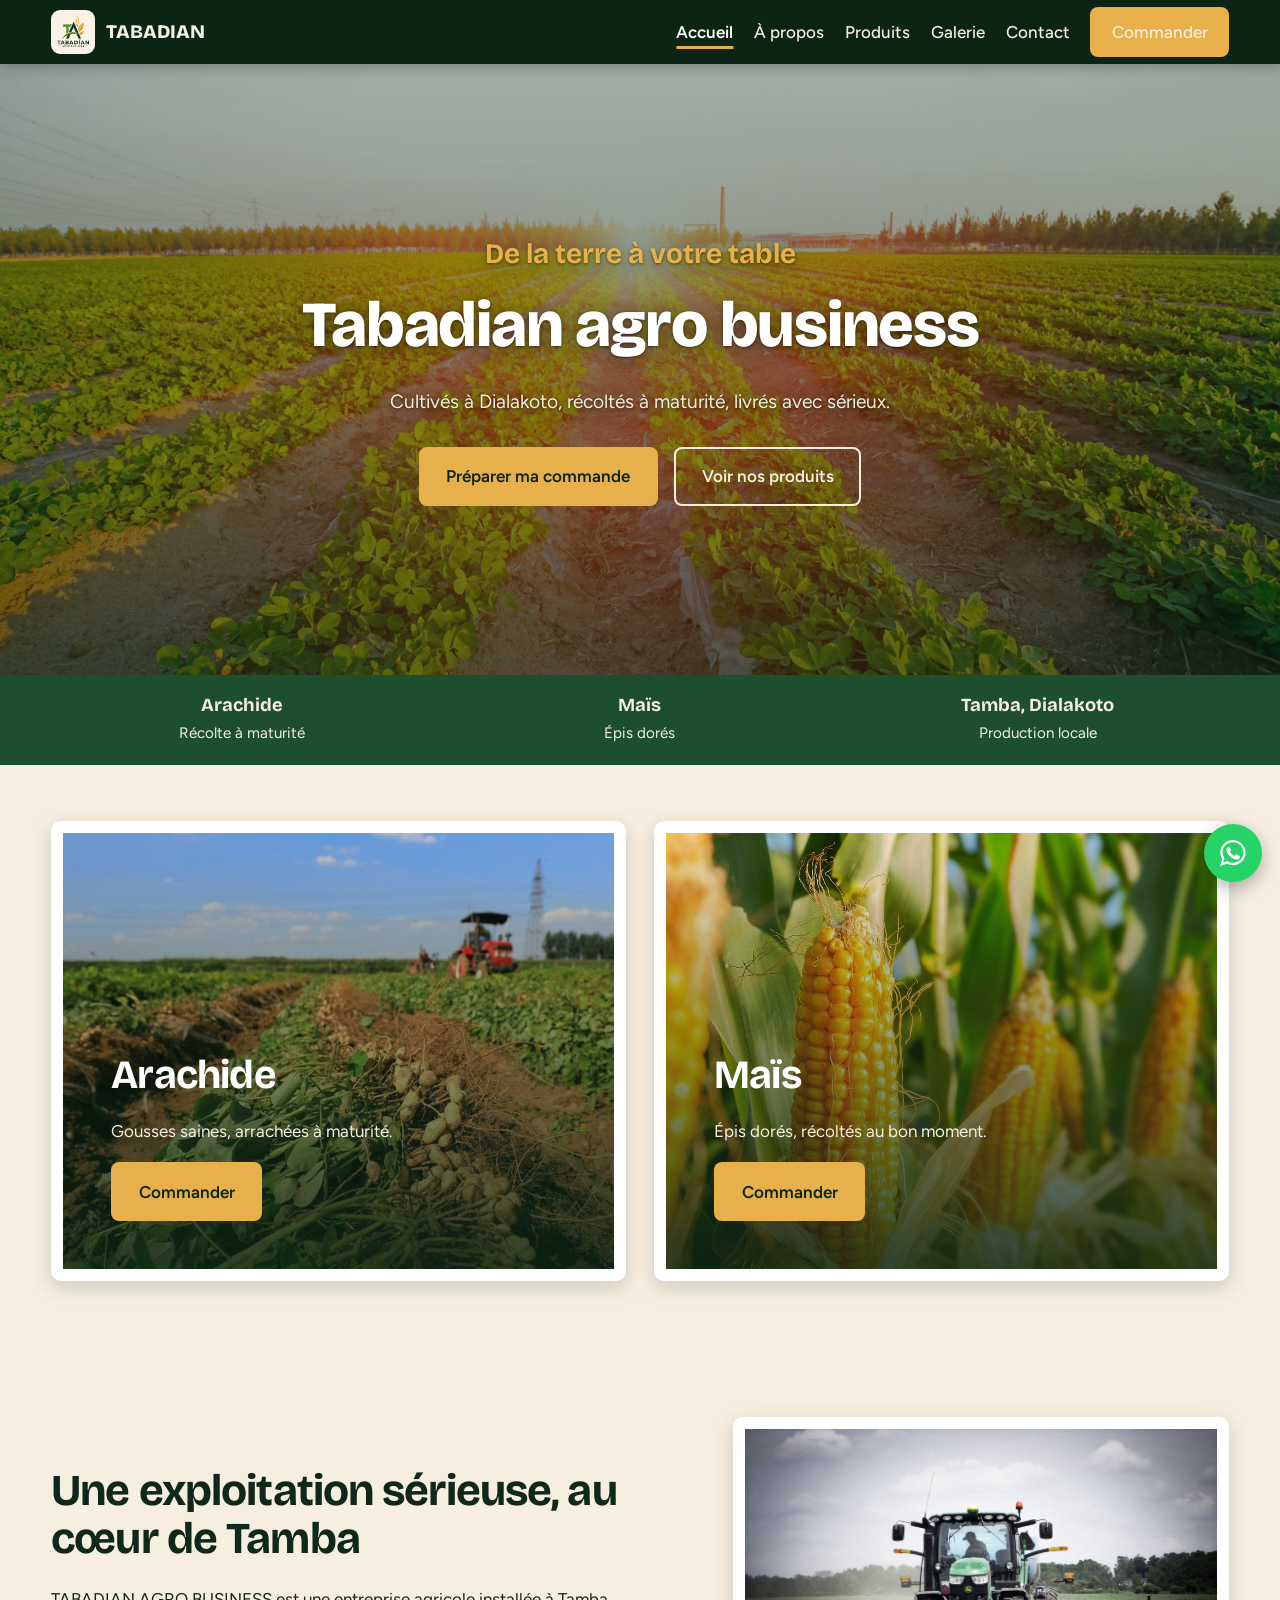
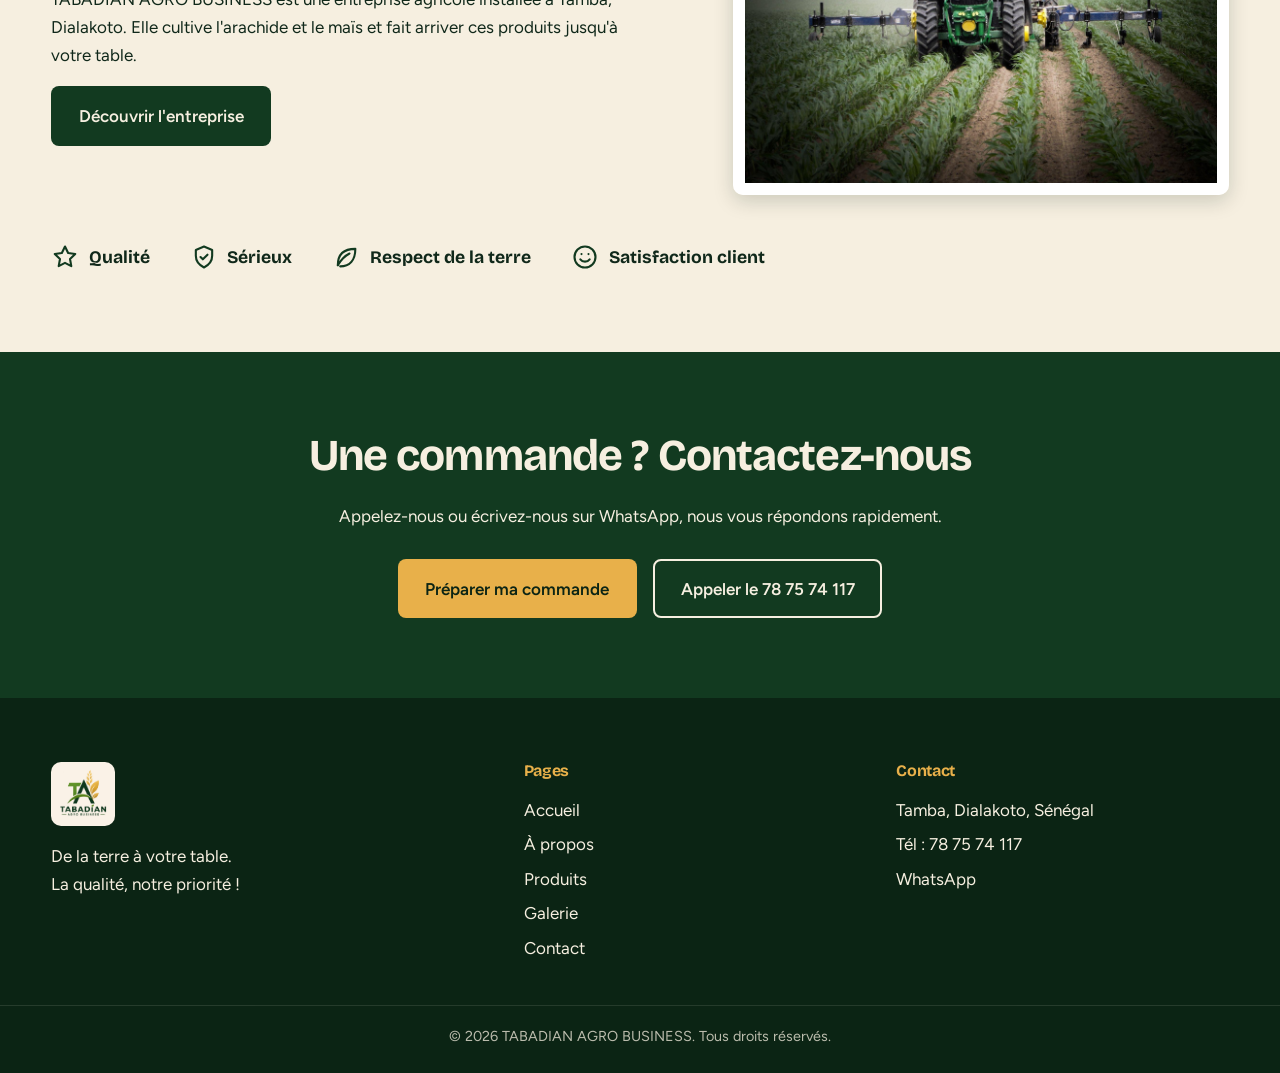
==== index.html @ 51e26612 "Add files via upload" ====
<!DOCTYPE html>
<html lang="fr">
<head>
<meta charset="UTF-8">
<meta name="viewport" content="width=device-width, initial-scale=1">
<title>Accueil | TABADIAN AGRO BUSINESS</title>
<meta name="description" content="Arachide et maïs cultivés à Tamba, Dialakoto (Sénégal). De la terre à votre table.">
<link rel="preconnect" href="https://fonts.googleapis.com">
<link rel="preconnect" href="https://fonts.gstatic.com" crossorigin>
<link href="https://fonts.googleapis.com/css2?family=Bricolage+Grotesque:opsz,wght@12..96,500;12..96,700;12..96,800&family=Figtree:wght@400;500;600&display=swap" rel="stylesheet">
<link rel="stylesheet" href="css/style.css">
<script src="js/main.js" defer></script>
</head>
<body>
<header id="top">
  <nav class="w nav" aria-label="Navigation principale">
    <a class="logo" href="index.html"><img src="images/logo.jpg" alt="Logo TABADIAN AGRO BUSINESS" width="44" height="44"><span>TABADIAN</span></a>
    <button class="burger" aria-label="Ouvrir le menu" aria-expanded="false"><span></span><span></span><span></span></button>
    <ul class="menu"><li><a href="index.html" aria-current="page">Accueil</a></li><li><a href="a-propos.html">À propos</a></li><li><a href="productions.html">Produits</a></li><li><a href="galerie.html">Galerie</a></li><li><a href="contact.html">Contact</a></li><li><a class="btn or" href="productions.html#commande">Commander</a></li></ul>
  </nav>
</header>
<main>
<section class="hero" id="accueil">
  <div class="w">
    <p class="sl">De la terre à votre table</p>
    <h1>Tabadian agro business</h1>
    <p>Cultivés à Dialakoto, récoltés à maturité, livrés avec sérieux.</p>
    <div class="act"><a class="btn or" href="productions.html#commande">Préparer ma commande</a><a class="btn ligne" href="#produits">Voir nos produits</a></div>
  </div>
</section>
<div class="bande"><div class="w">
  <div><b>Arachide</b><span>Récolte à maturité</span></div>
  <div><b>Maïs</b><span>Épis dorés</span></div>
  <div><b>Tamba, Dialakoto</b><span>Production locale</span></div>
</div></div>
<section class="prod" id="produits" aria-labelledby="t-prod">
  <h2 class="sr" id="t-prod">Nos produits</h2>
  <div style="background-image:url('images/arachide-recolte.jpg')">
    <article><h3>Arachide</h3><p>Gousses saines, arrachées à maturité.</p>
    <a class="btn or" href="productions.html?produit=Arachide#commande" data-produit="Arachide">Commander</a></article>
  </div>
  <div style="background-image:url('images/mais-champ.jpg')">
    <article><h3>Maïs</h3><p>Épis dorés, récoltés au bon moment.</p>
    <a class="btn or" href="productions.html?produit=Ma%C3%AFs#commande" data-produit="Maïs">Commander</a></article>
  </div>
</section>
<section id="histoire"><div class="w">
  <div class="histoire">
    <div><h2>Une exploitation sérieuse, au cœur de Tamba</h2>
      <p>TABADIAN AGRO BUSINESS est une entreprise agricole installée à Tamba, Dialakoto. Elle cultive l'arachide et le maïs et fait arriver ces produits jusqu'à votre table.</p>
      <a class="btn vert" href="a-propos.html">Découvrir l'entreprise</a></div>
    <img src="images/tracteur.jpg" alt="Tracteur travaillant entre les rangées de maïs" width="972" height="729" loading="lazy">
  </div>
  <ul class="valeurs" aria-label="Nos valeurs">
    <li><svg viewBox="0 0 24 24" aria-hidden="true"><path d="M12 3l2.7 5.600 6.100.8-4.500 4.300 1.100 6.100L12 17l-5.400 2.800 1.100-6.100L3.200 9.400l6.100-.8z"/></svg>Qualité</li>
    <li><svg viewBox="0 0 24 24" aria-hidden="true"><path d="M12 3l7 3v5c0 4.500-3 8-7 10-4-2-7-5.500-7-10V6z"/><path d="m9 12 2 2 4-4"/></svg>Sérieux</li>
    <li><svg viewBox="0 0 24 24" aria-hidden="true"><path d="M5 19c0-9 5-14 15-14 0 10-5 15-13 15"/><path d="M5 19c3-5 6-8 10-10"/></svg>Respect de la terre</li>
    <li><svg viewBox="0 0 24 24" aria-hidden="true"><circle cx="12" cy="12" r="9"/><path d="M8 14s1.500 2 4 2 4-2 4-2"/><path d="M9 9.500h.01M15 9.500h.01"/></svg>Satisfaction client</li>
  </ul>
</div></section>
<section class="appel"><div class="w"><h2>Une commande ? Contactez-nous</h2>
  <p>Appelez-nous ou écrivez-nous sur WhatsApp, nous vous répondons rapidement.</p>
  <div class="act"><a class="btn or" href="productions.html#commande">Préparer ma commande</a><a class="btn ligne" href="tel:+221787574117">Appeler le 78 75 74 117</a></div></div></section>
</main>
<footer>
  <div class="w pied">
    <div><img src="images/logo.jpg" alt="Logo TABADIAN AGRO BUSINESS" width="64" height="64" loading="lazy"><p>De la terre à votre table.<br>La qualité, notre priorité !</p></div>
    <div><h3>Pages</h3><ul><li><a href="index.html">Accueil</a></li><li><a href="a-propos.html">À propos</a></li><li><a href="productions.html">Produits</a></li><li><a href="galerie.html">Galerie</a></li><li><a href="contact.html">Contact</a></li></ul></div>
    <div><h3>Contact</h3><ul><li>Tamba, Dialakoto, Sénégal</li><li><a href="tel:+221787574117">Tél : 78 75 74 117</a></li><li><a href="https://wa.me/221787574117" target="_blank" rel="noopener">WhatsApp</a></li></ul></div>
  </div>
  <p class="cp">© 2026 TABADIAN AGRO BUSINESS. Tous droits réservés.</p>
</footer>

<a class="wa" href="https://wa.me/221787574117" target="_blank" rel="noopener" aria-label="Écrire sur WhatsApp"><svg viewBox="0 0 32 32" aria-hidden="true"><path d="M16 3C9 3 3.4 8.6 3.4 15.5c0 2.4.7 4.7 1.9 6.6L3 29l7.100-2.300a12.500 12.500 0 0 0 5.900 1.500c6.900 0 12.600-5.600 12.600-12.500S22.900 3 16 3zm0 22.800c-1.900 0-3.700-.5-5.300-1.500l-.4-.2-4.200 1.400 1.400-4.100-.3-.4a10.200 10.200 0 0 1-1.600-5.500C5.600 9.800 10.300 5.200 16 5.200s10.400 4.600 10.400 10.300S21.700 25.800 16 25.800zm5.700-7.600c-.3-.2-1.800-.9-2.100-1s-.5-.2-.7.200-.8 1-1 1.200-.4.200-.7.100a8.500 8.500 0 0 1-4.200-3.700c-.3-.6.300-.5.900-1.700.1-.2 0-.4 0-.5l-1-2.300c-.2-.6-.5-.5-.7-.5h-.6a1.200 1.200 0 0 0-.9.400 3.800 3.800 0 0 0-1.200 2.800c0 1.700 1.200 3.300 1.400 3.500s2.400 3.700 5.800 5.100c2.100.9 2.900.9 3.900.8.600-.1 1.800-.7 2.100-1.500s.3-1.300.2-1.500-.3-.2-.6-.4z"/></svg></a>
</body>
</html>
---- css/style.css ----
/* ============================================================
   TABADIAN AGRO BUSINESS (version pro)
   Palette : vert forêt + doré (2 accents). Polices : Bricolage Grotesque + Figtree.
   ============================================================ */
:root{--nuit:#0b2414;--foret:#123a20;--foret-2:#1d4f2e;--feuille:#6a9a2b;--or:#e8b04a;--sable:#f6efe0;--blanc:#fff;--encre:#10281a;--titre:"Bricolage Grotesque",Georgia,sans-serif;--texte:"Figtree",system-ui,sans-serif;--h-entete:62px}
*,*::before,*::after{box-sizing:border-box}
html{scroll-behavior:smooth;scroll-padding-top:calc(var(--h-entete) + 1rem)}
body{margin:0;font-family:var(--texte);color:var(--encre);background:var(--sable);line-height:1.65;font-size:1.0625rem}
img{max-width:100%;display:block}
a{color:inherit}
h1,h2,h3{font-family:var(--titre);line-height:1.1;margin:0 0 .5em;letter-spacing:-.02em}
h1{font-size:clamp(2.2rem,6vw,4rem);font-weight:800}
h2{font-size:clamp(1.8rem,4vw,2.75rem);font-weight:700}
h3{font-size:1.3rem;font-weight:700}
p{margin:0 0 1em;max-width:60ch}
.w{width:min(1180px,92%);margin-inline:auto}
section{padding:clamp(3rem,7vw,5rem) 0}
.sr{position:absolute;width:1px;height:1px;overflow:hidden;clip:rect(0 0 0 0);white-space:nowrap}

/* Boutons */
.btn{display:inline-block;padding:.85rem 1.6rem;border-radius:8px;font:inherit;font-weight:600;text-decoration:none;border:2px solid transparent;cursor:pointer;transition:transform .2s,background .2s,color .2s}
.btn:hover{transform:translateY(-2px)}
.or{background:var(--or);color:var(--nuit)}
.or:hover{background:#f2c065}
.vert{background:var(--foret);color:var(--sable)}
.vert:hover{background:var(--foret-2)}
.ligne{border-color:var(--sable);color:var(--sable)}
.ligne:hover{background:var(--sable);color:var(--nuit)}
:focus-visible{outline:3px solid var(--or);outline-offset:3px}

/* Entête fixe, fond plein */
header{position:fixed;inset:0 0 auto 0;z-index:50;background:var(--nuit);box-shadow:0 2px 14px rgba(0,0,0,.3)}
.nav{display:flex;align-items:center;justify-content:space-between;min-height:var(--h-entete);padding:.45rem 0}
.logo{display:flex;align-items:center;gap:.7rem;text-decoration:none;color:var(--sable);font-family:var(--titre);font-weight:800;font-size:1.2rem}
.logo img{width:44px;height:44px;border-radius:9px;object-fit:cover}
.menu{display:flex;gap:1.3rem;list-style:none;margin:0;padding:0;align-items:center}
.menu a{color:var(--sable);text-decoration:none;font-weight:500}
.menu a:not(.btn):hover{color:var(--or)}
.menu a[aria-current="page"]:not(.btn){color:var(--blanc);font-weight:600;text-decoration:underline;text-decoration-color:var(--or);text-decoration-thickness:3px;text-underline-offset:8px}
.menu .btn{padding:.55rem 1.2rem}
.burger{display:none;background:none;border:0;width:44px;height:44px;cursor:pointer}
.burger span{display:block;height:3px;background:var(--sable);margin:6px 8px;border-radius:2px}
@media(max-width:900px){
  .burger{display:block}
  .menu{position:absolute;left:0;right:0;top:100%;flex-direction:column;align-items:stretch;gap:0;background:var(--nuit);max-height:0;overflow:hidden;visibility:hidden;padding-inline:4%;box-shadow:0 10px 14px rgba(0,0,0,.25);transition:max-height .3s,visibility .3s}
  .menu.ouvert{max-height:480px;visibility:visible;padding-bottom:1rem}
  .menu li{padding:.55rem 0}
  .menu .btn{display:block;text-align:center}
  .menu a[aria-current="page"]:not(.btn){display:inline-block}
}

/* Bannière (accueil + pages) */
.hero{min-height:75vh;display:flex;align-items:center;justify-content:center;text-align:center;color:var(--blanc);padding:calc(var(--h-entete) + 3rem) 0 3rem;background:linear-gradient(rgba(10,36,18,.35),rgba(10,36,18,.6)),url("../images/champ-arachide.jpg") center 60%/cover no-repeat var(--nuit)}
.hero h1,.hero p{text-shadow:0 1px 3px rgba(0,0,0,.5),0 2px 22px rgba(0,0,0,.4)}
.hero h1{color:var(--blanc);margin-bottom:.4em}
.hero p{font-size:1.2rem;color:var(--sable);margin-inline:auto;max-width:46ch}
.hero .sl{color:var(--or);font-family:var(--titre);font-weight:700;font-size:clamp(1.2rem,3vw,1.75rem);margin-bottom:.8rem}
.hero.hero-page{min-height:38vh;padding:calc(var(--h-entete) + 2.5rem) 0 2.5rem}
.hero.hero-page h1{font-size:clamp(2.2rem,5vw,3.25rem)}
.hero.hero-page p{margin-bottom:0}
@media(max-width:760px){.hero{min-height:60vh}}
.act{display:flex;flex-wrap:wrap;gap:1rem;margin-top:1.8rem}
.hero .act{justify-content:center}

/* Bande dorée */
.bande{background:var(--foret-2);color:var(--sable);padding:1.2rem 0}
.bande .w{display:grid;grid-template-columns:repeat(3,1fr);gap:1rem;text-align:center}
.bande b{font-family:var(--titre);font-size:1.15rem;display:block;line-height:1.3}
.bande span{font-size:.95rem}
@media(max-width:600px){.bande b{font-size:1rem}.bande span{font-size:.85rem;line-height:1.3;display:block}}

/* Produits */
.prod{display:grid;grid-template-columns:1fr 1fr;gap:1.75rem;width:min(1180px,92%);margin-inline:auto;padding:clamp(2rem,5vw,3.5rem) 0;background:var(--sable)}
.prod>div{position:relative;display:flex;align-items:flex-end;padding:clamp(1.8rem,4vw,3rem);color:var(--sable);background-size:cover;background-position:center;min-height:460px;border:12px solid #fff;border-radius:10px;overflow:hidden;box-shadow:0 6px 20px rgba(11,36,20,.18)}
.prod>div::before{content:"";position:absolute;inset:0;background:linear-gradient(180deg,rgba(11,36,20,.05),rgba(11,36,20,.85))}
.prod>div>*{position:relative}
.prod h3{font-size:clamp(1.8rem,4vw,2.5rem);color:var(--blanc)}
.prod p{max-width:34ch}
.prod ul{list-style:none;padding:0;margin:0 0 1.4rem}
.prod li{padding:.2rem 0 .2rem 1.1rem;position:relative}
.prod li::before{content:"";position:absolute;left:0;top:.85em;width:.45rem;height:.45rem;border-radius:50%;background:var(--or)}
@media(max-width:760px){.prod{grid-template-columns:1fr;gap:1.5rem}.prod>div{min-height:380px;border-width:10px}}

/* Entreprise */
.histoire{display:grid;grid-template-columns:1.1fr .9fr;gap:clamp(2rem,6vw,5rem);align-items:center}
.histoire img{border:12px solid #fff;border-radius:10px;box-shadow:0 6px 20px rgba(11,36,20,.18);width:100%;height:100%;max-height:480px;object-fit:cover}
@media(max-width:820px){.histoire img{border-width:10px}}
@media(max-width:820px){.histoire{grid-template-columns:1fr}}
.valeurs{display:flex;flex-wrap:wrap;gap:1rem 2.5rem;list-style:none;padding:0;margin:clamp(2rem,5vw,3rem) 0 0}
.valeurs li{display:flex;align-items:center;gap:.6rem;font-family:var(--titre);font-weight:700;font-size:1.1rem}
.valeurs svg{width:28px;height:28px;flex:none;fill:none;stroke:var(--foret);stroke-width:1.8;stroke-linecap:round;stroke-linejoin:round}
.detail{display:grid;grid-template-columns:repeat(auto-fit,minmax(220px,1fr));gap:2rem;margin-top:clamp(2rem,5vw,3rem)}
.detail p{margin:0}
.sombre{background:var(--nuit);color:var(--sable)}
.sombre h2,.sombre h3{color:var(--sable)}

/* Cycle d'une campagne (a-propos) */
.etapes{list-style:none;padding:0;margin:3rem 0 0;display:grid;grid-template-columns:repeat(auto-fit,minmax(190px,1fr));gap:0;counter-reset:e}
.etapes li{counter-increment:e;position:relative;padding:3rem 1.2rem 1.5rem 0;border-top:2px solid var(--foret)}
.etapes li::before{content:counter(e);position:absolute;top:-1.1rem;left:0;width:2.2rem;height:2.2rem;border-radius:50%;background:var(--or);color:var(--nuit);display:grid;place-items:center;font-weight:800;font-family:var(--titre)}
.etapes p{font-size:.98rem;margin:0}

/* Galerie */
.mosaique{display:grid;grid-template-columns:repeat(4,1fr);grid-auto-rows:210px;gap:.7rem;margin-top:1rem}
.mosaique button{border:0;padding:0;border-radius:8px;overflow:hidden;cursor:zoom-in;background:none}
.mosaique button:nth-child(1){grid-column:span 2;grid-row:span 2}
.mosaique button:nth-child(4){grid-column:span 2}
.mosaique img{width:100%;height:100%;object-fit:cover;transition:transform .5s}
.mosaique button:hover img{transform:scale(1.06)}
@media(max-width:700px){.mosaique{grid-template-columns:repeat(2,1fr);grid-auto-rows:160px}}
.lb{position:fixed;inset:0;background:rgba(5,20,10,.94);display:none;align-items:center;justify-content:center;z-index:100;padding:1rem}
.lb.actif{display:flex}
.lb img{max-height:84vh;max-width:92vw;border-radius:8px}
.lb button{position:absolute;background:rgba(255,255,255,.15);color:#fff;border:0;width:48px;height:48px;border-radius:50%;font-size:1.5rem;cursor:pointer}
.lb button:hover{background:var(--or);color:var(--nuit)}
.lb .p{left:1rem}.lb .s{right:1rem}.lb .x{top:1rem;right:1rem}

/* Commande + formulaires */
.cmd{display:grid;grid-template-columns:1fr 1fr;gap:clamp(2rem,6vw,5rem);align-items:start}
@media(max-width:820px){.cmd{grid-template-columns:1fr}}
form{background:var(--blanc);padding:2rem;border-radius:12px;color:var(--encre)}
.ch{margin-bottom:1.1rem}
label{display:block;font-weight:600;margin-bottom:.3rem}
input,select,textarea{width:100%;padding:.8rem 1rem;border:2px solid rgba(18,58,32,.25);border-radius:8px;font:inherit;background:#fff;color:var(--encre)}
input:focus,select:focus,textarea:focus{border-color:var(--foret);outline:3px solid var(--or);outline-offset:1px}
.duo{display:grid;grid-template-columns:1fr 1fr;gap:1rem}
@media(max-width:420px){.duo{grid-template-columns:1fr;gap:0}}
.er{color:#b3261e;font-size:.9rem;min-height:1.2em}
.recap{background:var(--sable);border-left:4px solid var(--or);padding:.8rem 1rem;border-radius:6px;margin-bottom:1.1rem;font-size:.98rem}
.avantages{list-style:none;padding:0;margin:1.5rem 0 0}
.avantages li{padding:.5rem 0}
.succes{display:none;background:#e3f2d3;border:2px solid var(--foret);padding:1rem;border-radius:8px;margin-top:1rem;color:var(--encre)}
.succes.visible{display:block}

/* FAQ */
details{border-bottom:1px solid rgba(18,58,32,.2);padding:1.1rem 0}
summary{cursor:pointer;font-family:var(--titre);font-weight:700;font-size:1.2rem;list-style:none;display:flex;justify-content:space-between;gap:1rem}
summary::-webkit-details-marker{display:none}
summary::after{content:"+";color:var(--foret);font-size:1.6rem;line-height:1}
details[open] summary::after{content:"−"}
details p{margin:.8rem 0 0}
.faq{max-width:820px}

/* Contact */
.contact{display:grid;grid-template-columns:1fr 1.2fr;gap:clamp(2rem,5vw,4rem);align-items:center}
.contact iframe{width:100%;height:380px;border:0;border-radius:12px}
.contact ul{list-style:none;padding:0}
.contact li{padding:.5rem 0}
@media(max-width:820px){.contact{grid-template-columns:1fr}}

/* À propos : portrait */
.prop{display:grid;grid-template-columns:.9fr 1.1fr;gap:clamp(2rem,6vw,5rem);align-items:center}
.prop.sans-photo{grid-template-columns:1fr}
.prop .portrait{background:var(--foret);border-radius:8px;overflow:hidden}
.prop .portrait img{width:100%;max-height:480px;object-fit:cover}
@media(max-width:820px){.prop{grid-template-columns:1fr}}

/* Appel à l'action */
.appel{background:var(--foret);color:var(--sable);text-align:center}
.appel h2{color:var(--sable)}
.appel p{margin-inline:auto}
.appel .act{justify-content:center}

/* Pied de page : 3 colonnes */
footer{background:var(--nuit);color:var(--sable);padding:clamp(3rem,6vw,4rem) 0 1.5rem}
.pied{display:grid;grid-template-columns:1.3fr 1fr 1fr;gap:2.5rem}
.pied img{width:64px;height:64px;border-radius:10px;object-fit:cover;margin-bottom:1rem}
.pied h3{font-size:1rem;color:var(--or);margin-bottom:.8rem}
.pied p{margin:0}
.pied ul{list-style:none;padding:0;margin:0}
.pied li{padding:.2rem 0}
footer a{text-decoration:none}
footer a:hover{color:var(--or);text-decoration:underline}
.cp{text-align:center;font-size:.9rem;opacity:.75;margin:2.5rem auto 0;padding-top:1.2rem;border-top:1px solid rgba(246,239,224,.15);max-width:none}
@media(max-width:760px){.pied{grid-template-columns:1fr;gap:2rem}footer{padding-bottom:5rem}}

/* WhatsApp flottant */
.wa{position:fixed;right:1.1rem;bottom:1.1rem;z-index:60;width:58px;height:58px;border-radius:50%;background:#25d366;display:grid;place-items:center;box-shadow:0 6px 18px rgba(0,0,0,.3)}
.wa svg{width:32px;height:32px;fill:#fff}
@media(prefers-reduced-motion:reduce){*{transition:none!important;scroll-behavior:auto!important}}
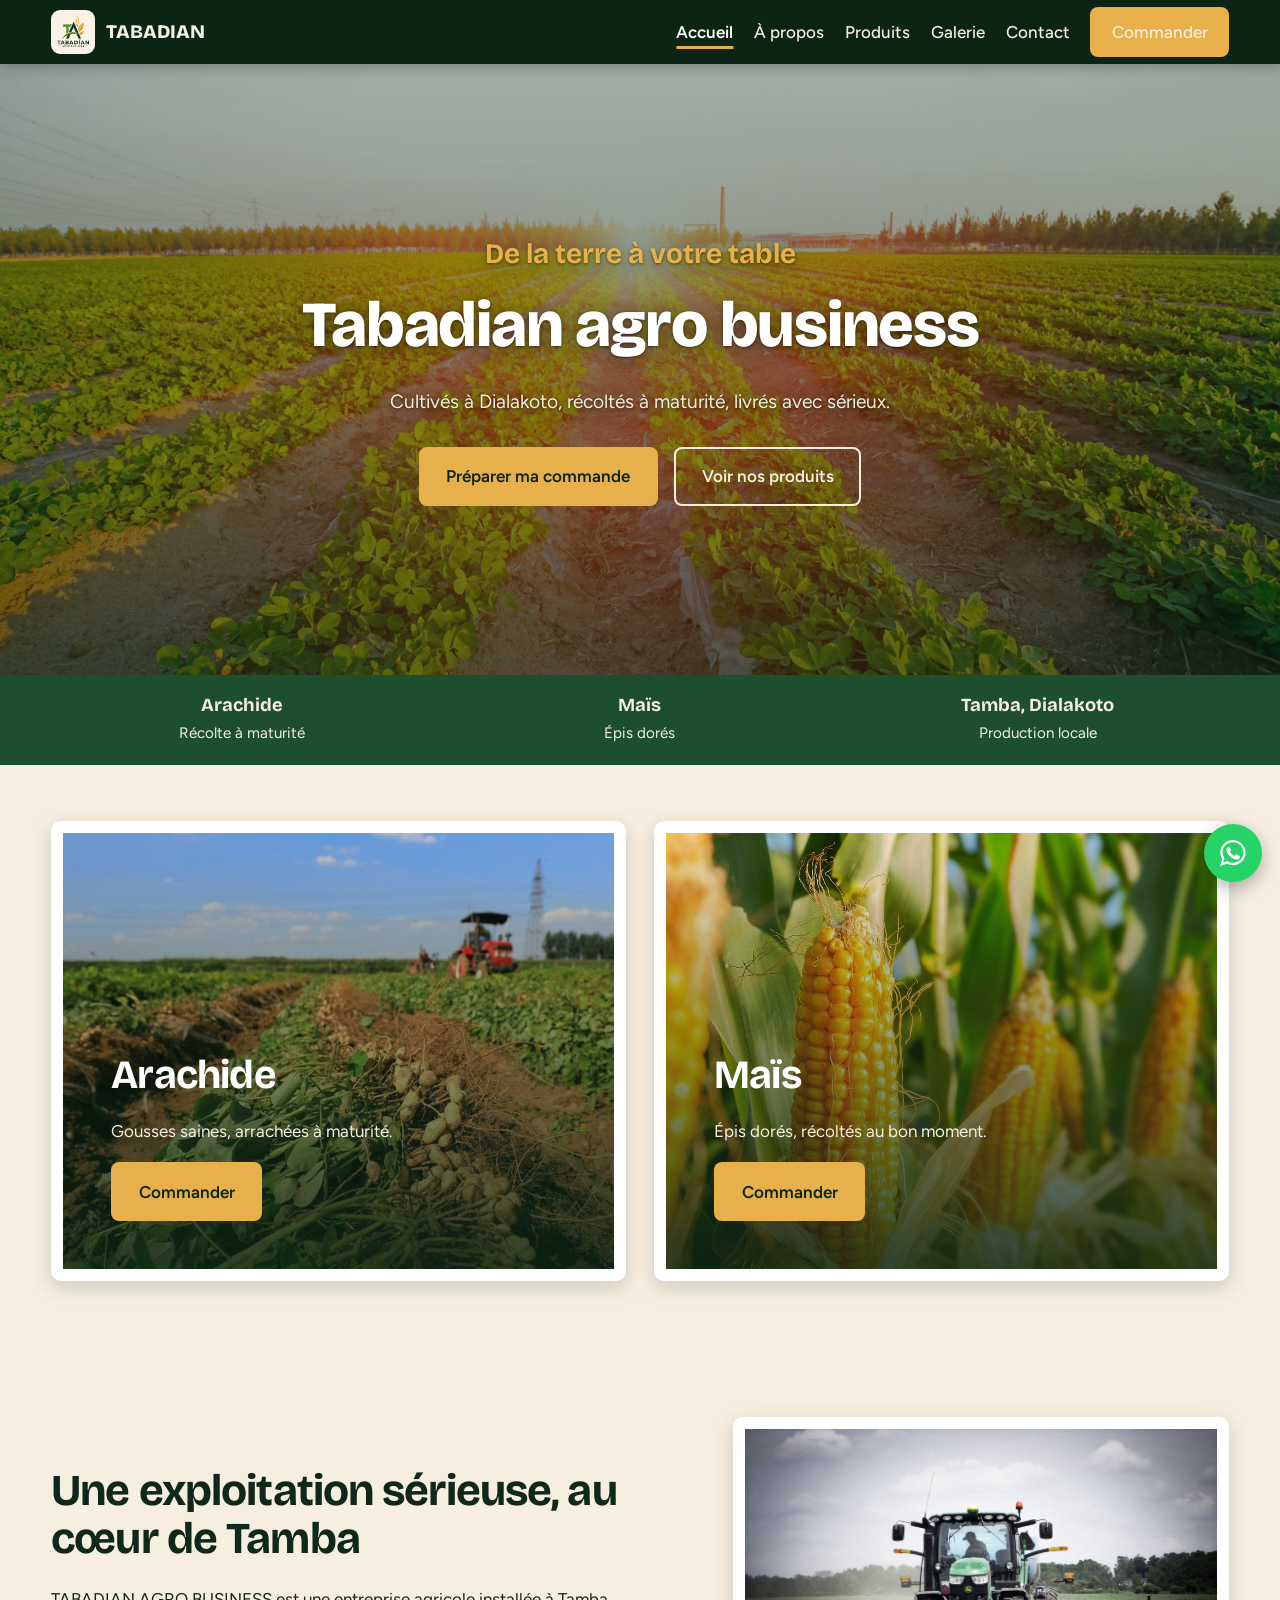
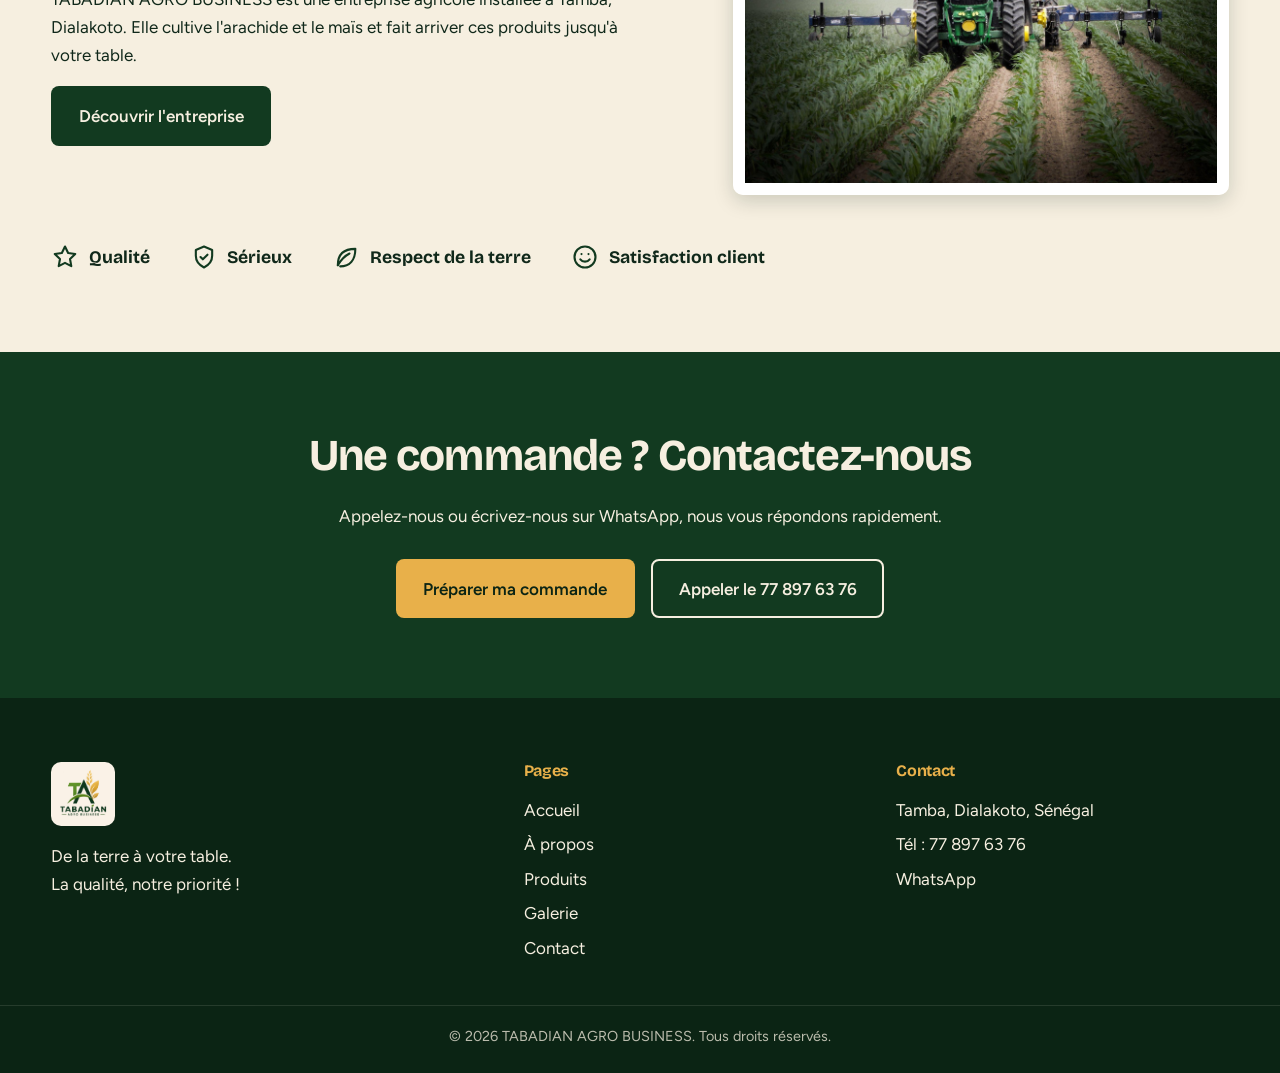
==== commit 2a604b83: "changement du numero de telephone" ====
--- a/index.html
+++ b/index.html
@@ -60,17 +60,17 @@
 </div></section>
 <section class="appel"><div class="w"><h2>Une commande ? Contactez-nous</h2>
   <p>Appelez-nous ou écrivez-nous sur WhatsApp, nous vous répondons rapidement.</p>
-  <div class="act"><a class="btn or" href="productions.html#commande">Préparer ma commande</a><a class="btn ligne" href="tel:+221787574117">Appeler le 78 75 74 117</a></div></div></section>
+  <div class="act"><a class="btn or" href="productions.html#commande">Préparer ma commande</a><a class="btn ligne" href="tel:+221778976376">Appeler le 77 897 63 76</a></div></div></section>
 </main>
 <footer>
   <div class="w pied">
     <div><img src="images/logo.jpg" alt="Logo TABADIAN AGRO BUSINESS" width="64" height="64" loading="lazy"><p>De la terre à votre table.<br>La qualité, notre priorité !</p></div>
     <div><h3>Pages</h3><ul><li><a href="index.html">Accueil</a></li><li><a href="a-propos.html">À propos</a></li><li><a href="productions.html">Produits</a></li><li><a href="galerie.html">Galerie</a></li><li><a href="contact.html">Contact</a></li></ul></div>
-    <div><h3>Contact</h3><ul><li>Tamba, Dialakoto, Sénégal</li><li><a href="tel:+221787574117">Tél : 78 75 74 117</a></li><li><a href="https://wa.me/221787574117" target="_blank" rel="noopener">WhatsApp</a></li></ul></div>
+    <div><h3>Contact</h3><ul><li>Tamba, Dialakoto, Sénégal</li><li><a href="tel:+221778976376">Tél : 77 897 63 76</a></li><li><a href="https://wa.me/221778976376" target="_blank" rel="noopener">WhatsApp</a></li></ul></div>
   </div>
   <p class="cp">© 2026 TABADIAN AGRO BUSINESS. Tous droits réservés.</p>
 </footer>
 
-<a class="wa" href="https://wa.me/221787574117" target="_blank" rel="noopener" aria-label="Écrire sur WhatsApp"><svg viewBox="0 0 32 32" aria-hidden="true"><path d="M16 3C9 3 3.4 8.6 3.4 15.5c0 2.4.7 4.7 1.9 6.6L3 29l7.100-2.300a12.500 12.500 0 0 0 5.900 1.500c6.900 0 12.600-5.600 12.600-12.500S22.900 3 16 3zm0 22.800c-1.900 0-3.700-.5-5.300-1.500l-.4-.2-4.200 1.400 1.400-4.100-.3-.4a10.200 10.200 0 0 1-1.600-5.500C5.600 9.800 10.300 5.200 16 5.200s10.400 4.600 10.400 10.300S21.700 25.800 16 25.800zm5.700-7.600c-.3-.2-1.800-.9-2.100-1s-.5-.2-.7.200-.8 1-1 1.200-.4.200-.7.100a8.500 8.500 0 0 1-4.200-3.700c-.3-.6.300-.5.900-1.700.1-.2 0-.4 0-.5l-1-2.300c-.2-.6-.5-.5-.7-.5h-.6a1.200 1.200 0 0 0-.9.400 3.800 3.800 0 0 0-1.200 2.800c0 1.700 1.200 3.300 1.400 3.500s2.400 3.700 5.800 5.100c2.100.9 2.900.9 3.900.8.600-.1 1.800-.7 2.100-1.500s.3-1.300.2-1.500-.3-.2-.6-.4z"/></svg></a>
+<a class="wa" href="https://wa.me/221778976376" target="_blank" rel="noopener" aria-label="Écrire sur WhatsApp"><svg viewBox="0 0 32 32" aria-hidden="true"><path d="M16 3C9 3 3.4 8.6 3.4 15.5c0 2.4.7 4.7 1.9 6.6L3 29l7.100-2.300a12.500 12.500 0 0 0 5.900 1.500c6.900 0 12.600-5.600 12.600-12.500S22.900 3 16 3zm0 22.800c-1.900 0-3.700-.5-5.300-1.500l-.4-.2-4.200 1.400 1.400-4.100-.3-.4a10.200 10.200 0 0 1-1.600-5.500C5.600 9.800 10.300 5.200 16 5.200s10.400 4.600 10.400 10.300S21.700 25.800 16 25.800zm5.700-7.600c-.3-.2-1.800-.9-2.100-1s-.5-.2-.7.200-.8 1-1 1.200-.4.200-.7.100a8.500 8.500 0 0 1-4.200-3.700c-.3-.6.300-.5.900-1.700.1-.2 0-.4 0-.5l-1-2.300c-.2-.6-.5-.5-.7-.5h-.6a1.200 1.200 0 0 0-.9.400 3.800 3.800 0 0 0-1.200 2.800c0 1.700 1.200 3.300 1.400 3.500s2.400 3.700 5.800 5.100c2.100.9 2.900.9 3.900.8.600-.1 1.800-.7 2.100-1.500s.3-1.300.2-1.500-.3-.2-.6-.4z"/></svg></a>
 </body>
 </html>
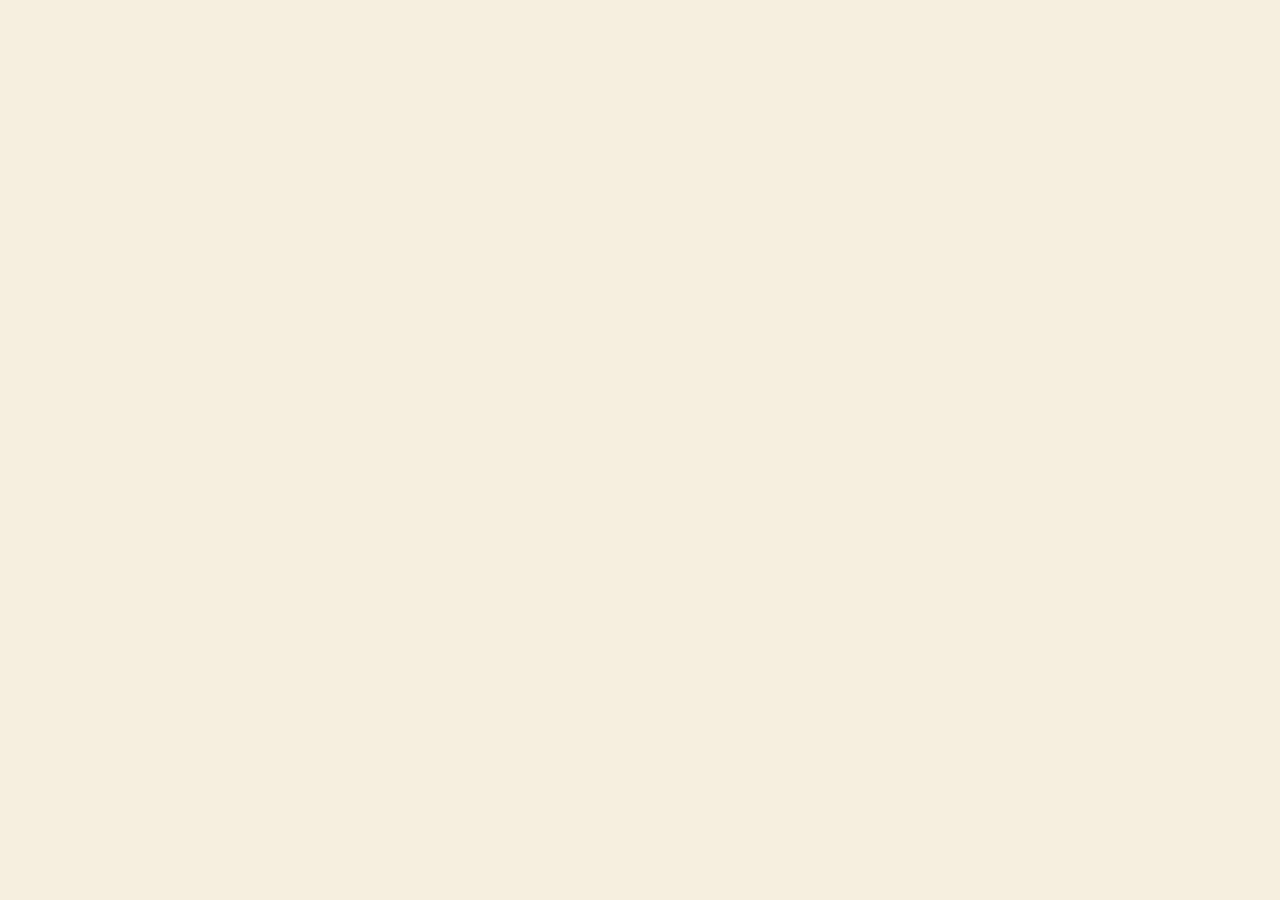
==== commit 7ee09c74: "Add logo image as favicon to all pages" ====
--- a/index.html
+++ b/index.html
@@ -3,6 +3,7 @@
 <head>
 <meta charset="UTF-8">
 <meta name="viewport" content="width=device-width, initial-scale=1">
+<link rel="icon" href="images/logo.jpg" type="image/jpeg">
 <title>Accueil | TABADIAN AGRO BUSINESS</title>
 <meta name="description" content="Arachide et maïs cultivés à Tamba, Dialakoto (Sénégal). De la terre à votre table.">
 <link rel="preconnect" href="https://fonts.googleapis.com">
@@ -11,66 +12,3 @@
 <link rel="stylesheet" href="css/style.css">
 <script src="js/main.js" defer></script>
 </head>
-<body>
-<header id="top">
-  <nav class="w nav" aria-label="Navigation principale">
-    <a class="logo" href="index.html"><img src="images/logo.jpg" alt="Logo TABADIAN AGRO BUSINESS" width="44" height="44"><span>TABADIAN</span></a>
-    <button class="burger" aria-label="Ouvrir le menu" aria-expanded="false"><span></span><span></span><span></span></button>
-    <ul class="menu"><li><a href="index.html" aria-current="page">Accueil</a></li><li><a href="a-propos.html">À propos</a></li><li><a href="productions.html">Produits</a></li><li><a href="galerie.html">Galerie</a></li><li><a href="contact.html">Contact</a></li><li><a class="btn or" href="productions.html#commande">Commander</a></li></ul>
-  </nav>
-</header>
-<main>
-<section class="hero" id="accueil">
-  <div class="w">
-    <p class="sl">De la terre à votre table</p>
-    <h1>Tabadian agro business</h1>
-    <p>Cultivés à Dialakoto, récoltés à maturité, livrés avec sérieux.</p>
-    <div class="act"><a class="btn or" href="productions.html#commande">Préparer ma commande</a><a class="btn ligne" href="#produits">Voir nos produits</a></div>
-  </div>
-</section>
-<div class="bande"><div class="w">
-  <div><b>Arachide</b><span>Récolte à maturité</span></div>
-  <div><b>Maïs</b><span>Épis dorés</span></div>
-  <div><b>Tamba, Dialakoto</b><span>Production locale</span></div>
-</div></div>
-<section class="prod" id="produits" aria-labelledby="t-prod">
-  <h2 class="sr" id="t-prod">Nos produits</h2>
-  <div style="background-image:url('images/arachide-recolte.jpg')">
-    <article><h3>Arachide</h3><p>Gousses saines, arrachées à maturité.</p>
-    <a class="btn or" href="productions.html?produit=Arachide#commande" data-produit="Arachide">Commander</a></article>
-  </div>
-  <div style="background-image:url('images/mais-champ.jpg')">
-    <article><h3>Maïs</h3><p>Épis dorés, récoltés au bon moment.</p>
-    <a class="btn or" href="productions.html?produit=Ma%C3%AFs#commande" data-produit="Maïs">Commander</a></article>
-  </div>
-</section>
-<section id="histoire"><div class="w">
-  <div class="histoire">
-    <div><h2>Une exploitation sérieuse, au cœur de Tamba</h2>
-      <p>TABADIAN AGRO BUSINESS est une entreprise agricole installée à Tamba, Dialakoto. Elle cultive l'arachide et le maïs et fait arriver ces produits jusqu'à votre table.</p>
-      <a class="btn vert" href="a-propos.html">Découvrir l'entreprise</a></div>
-    <img src="images/tracteur.jpg" alt="Tracteur travaillant entre les rangées de maïs" width="972" height="729" loading="lazy">
-  </div>
-  <ul class="valeurs" aria-label="Nos valeurs">
-    <li><svg viewBox="0 0 24 24" aria-hidden="true"><path d="M12 3l2.7 5.600 6.100.8-4.500 4.300 1.100 6.100L12 17l-5.400 2.800 1.100-6.100L3.200 9.400l6.100-.8z"/></svg>Qualité</li>
-    <li><svg viewBox="0 0 24 24" aria-hidden="true"><path d="M12 3l7 3v5c0 4.500-3 8-7 10-4-2-7-5.500-7-10V6z"/><path d="m9 12 2 2 4-4"/></svg>Sérieux</li>
-    <li><svg viewBox="0 0 24 24" aria-hidden="true"><path d="M5 19c0-9 5-14 15-14 0 10-5 15-13 15"/><path d="M5 19c3-5 6-8 10-10"/></svg>Respect de la terre</li>
-    <li><svg viewBox="0 0 24 24" aria-hidden="true"><circle cx="12" cy="12" r="9"/><path d="M8 14s1.500 2 4 2 4-2 4-2"/><path d="M9 9.500h.01M15 9.500h.01"/></svg>Satisfaction client</li>
-  </ul>
-</div></section>
-<section class="appel"><div class="w"><h2>Une commande ? Contactez-nous</h2>
-  <p>Appelez-nous ou écrivez-nous sur WhatsApp, nous vous répondons rapidement.</p>
-  <div class="act"><a class="btn or" href="productions.html#commande">Préparer ma commande</a><a class="btn ligne" href="tel:+221778976376">Appeler le 77 897 63 76</a></div></div></section>
-</main>
-<footer>
-  <div class="w pied">
-    <div><img src="images/logo.jpg" alt="Logo TABADIAN AGRO BUSINESS" width="64" height="64" loading="lazy"><p>De la terre à votre table.<br>La qualité, notre priorité !</p></div>
-    <div><h3>Pages</h3><ul><li><a href="index.html">Accueil</a></li><li><a href="a-propos.html">À propos</a></li><li><a href="productions.html">Produits</a></li><li><a href="galerie.html">Galerie</a></li><li><a href="contact.html">Contact</a></li></ul></div>
-    <div><h3>Contact</h3><ul><li>Tamba, Dialakoto, Sénégal</li><li><a href="tel:+221778976376">Tél : 77 897 63 76</a></li><li><a href="https://wa.me/221778976376" target="_blank" rel="noopener">WhatsApp</a></li></ul></div>
-  </div>
-  <p class="cp">© 2026 TABADIAN AGRO BUSINESS. Tous droits réservés.</p>
-</footer>
-
-<a class="wa" href="https://wa.me/221778976376" target="_blank" rel="noopener" aria-label="Écrire sur WhatsApp"><svg viewBox="0 0 32 32" aria-hidden="true"><path d="M16 3C9 3 3.4 8.6 3.4 15.5c0 2.4.7 4.7 1.9 6.6L3 29l7.100-2.300a12.500 12.500 0 0 0 5.900 1.500c6.900 0 12.600-5.600 12.600-12.500S22.900 3 16 3zm0 22.800c-1.900 0-3.700-.5-5.300-1.500l-.4-.2-4.200 1.400 1.400-4.100-.3-.4a10.200 10.200 0 0 1-1.600-5.500C5.600 9.800 10.300 5.200 16 5.200s10.400 4.600 10.400 10.300S21.700 25.800 16 25.800zm5.700-7.600c-.3-.2-1.800-.9-2.100-1s-.5-.2-.7.200-.8 1-1 1.200-.4.200-.7.100a8.500 8.500 0 0 1-4.200-3.700c-.3-.6.300-.5.900-1.700.1-.2 0-.4 0-.5l-1-2.300c-.2-.6-.5-.5-.7-.5h-.6a1.200 1.200 0 0 0-.9.400 3.800 3.800 0 0 0-1.200 2.800c0 1.700 1.200 3.300 1.400 3.500s2.400 3.700 5.800 5.100c2.100.9 2.900.9 3.900.8.600-.1 1.800-.7 2.100-1.500s.3-1.300.2-1.500-.3-.2-.6-.4z"/></svg></a>
-</body>
-</html>
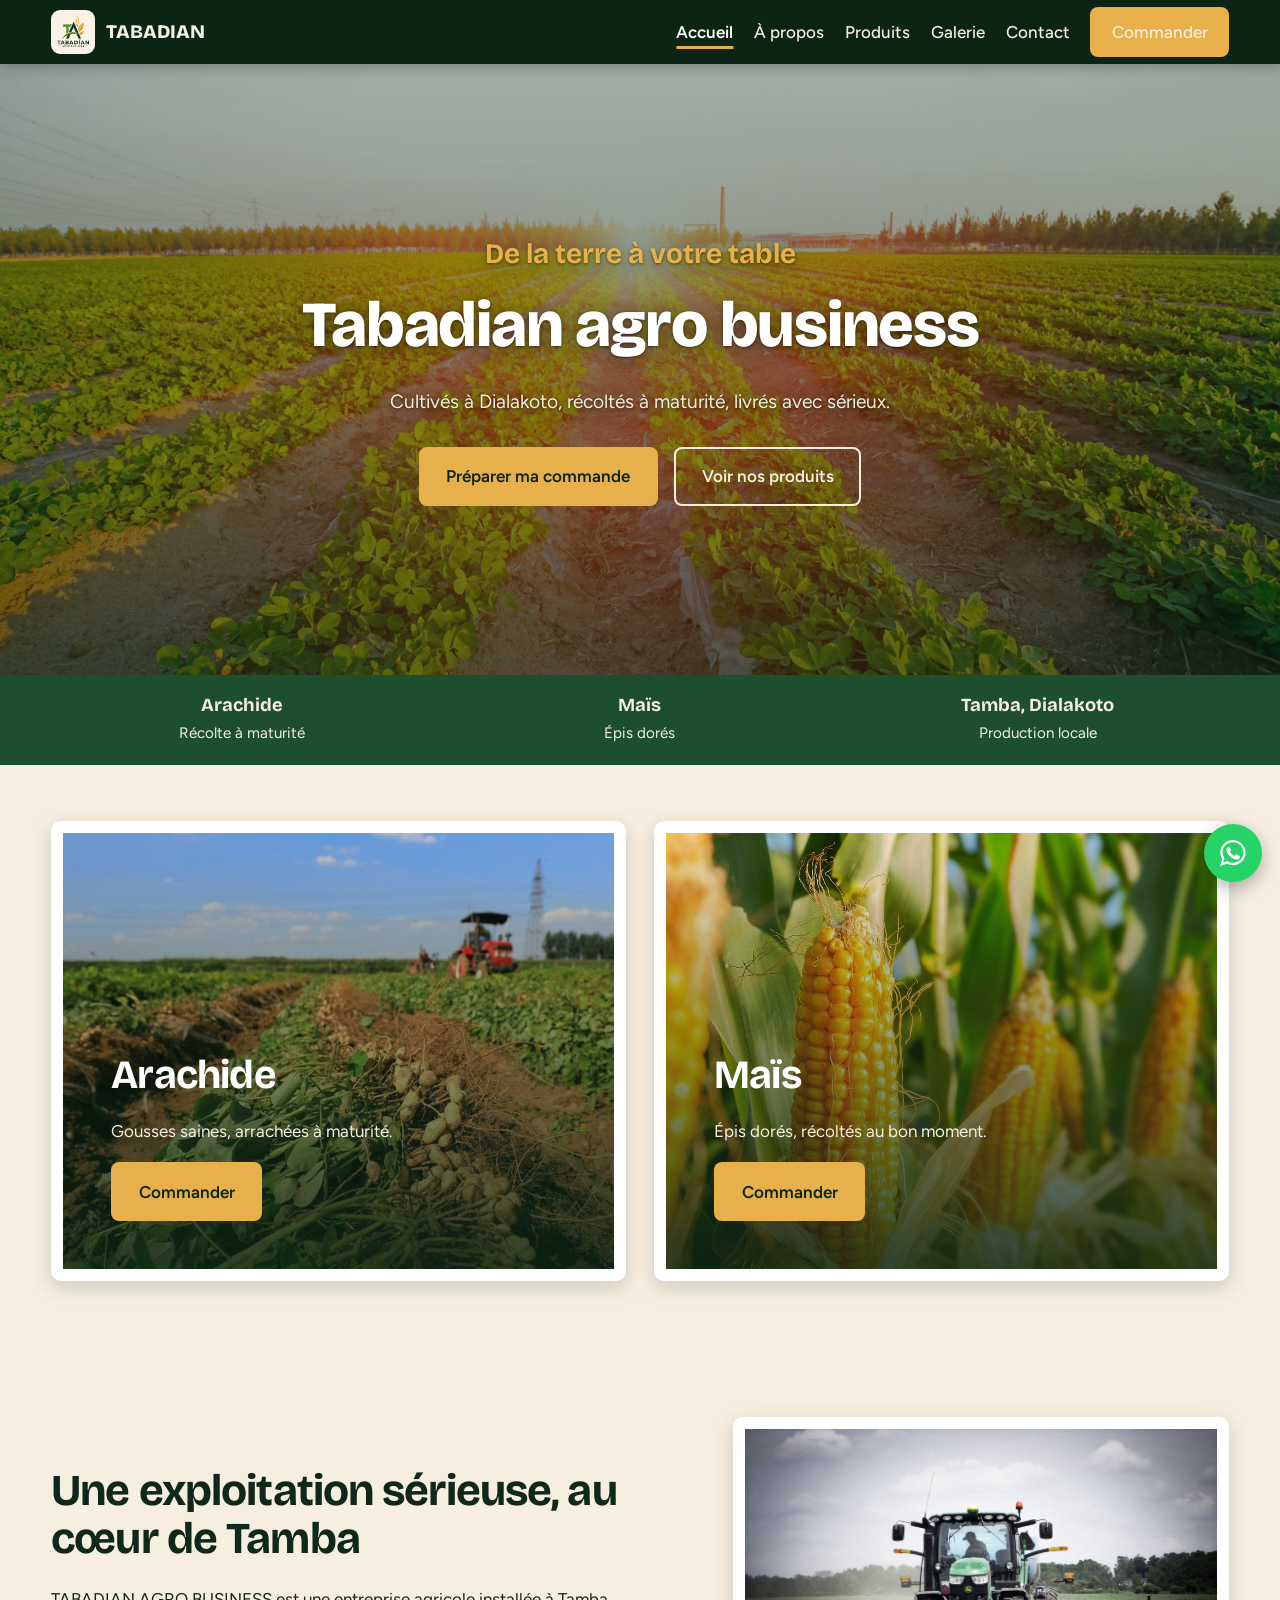
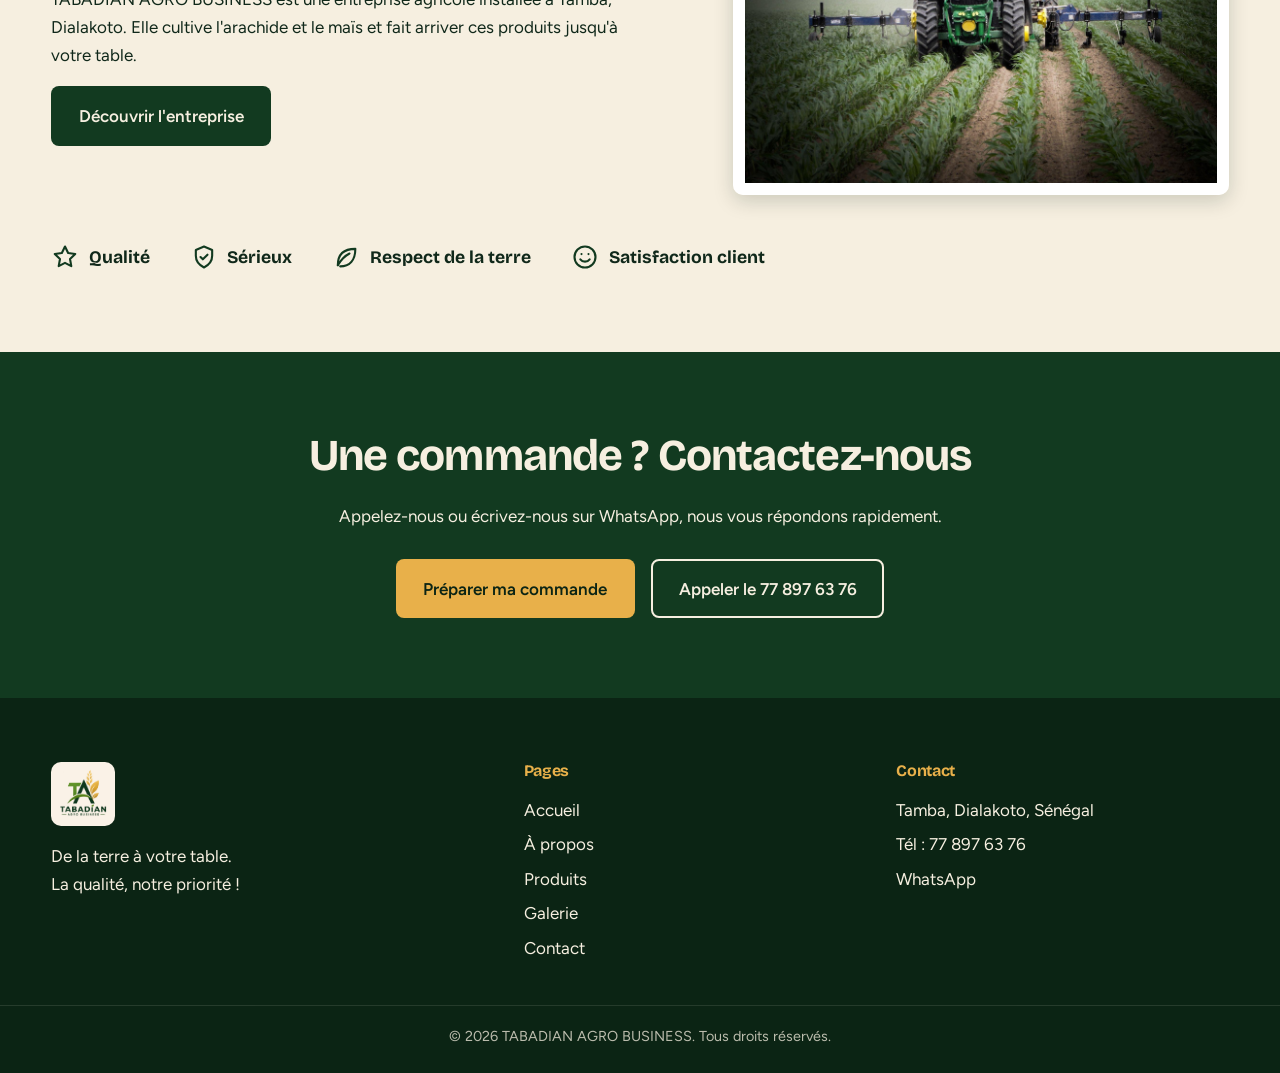
==== commit 13391fde: "Revert "Add logo image as favicon to all pages" This reverts commit 7ee09c744f3844f2bb6c9dc4b2468606" ====
--- a/index.html
+++ b/index.html
@@ -3,7 +3,6 @@
 <head>
 <meta charset="UTF-8">
 <meta name="viewport" content="width=device-width, initial-scale=1">
-<link rel="icon" href="images/logo.jpg" type="image/jpeg">
 <title>Accueil | TABADIAN AGRO BUSINESS</title>
 <meta name="description" content="Arachide et maïs cultivés à Tamba, Dialakoto (Sénégal). De la terre à votre table.">
 <link rel="preconnect" href="https://fonts.googleapis.com">
@@ -12,3 +11,66 @@
 <link rel="stylesheet" href="css/style.css">
 <script src="js/main.js" defer></script>
 </head>
+<body>
+<header id="top">
+  <nav class="w nav" aria-label="Navigation principale">
+    <a class="logo" href="index.html"><img src="images/logo.jpg" alt="Logo TABADIAN AGRO BUSINESS" width="44" height="44"><span>TABADIAN</span></a>
+    <button class="burger" aria-label="Ouvrir le menu" aria-expanded="false"><span></span><span></span><span></span></button>
+    <ul class="menu"><li><a href="index.html" aria-current="page">Accueil</a></li><li><a href="a-propos.html">À propos</a></li><li><a href="productions.html">Produits</a></li><li><a href="galerie.html">Galerie</a></li><li><a href="contact.html">Contact</a></li><li><a class="btn or" href="productions.html#commande">Commander</a></li></ul>
+  </nav>
+</header>
+<main>
+<section class="hero" id="accueil">
+  <div class="w">
+    <p class="sl">De la terre à votre table</p>
+    <h1>Tabadian agro business</h1>
+    <p>Cultivés à Dialakoto, récoltés à maturité, livrés avec sérieux.</p>
+    <div class="act"><a class="btn or" href="productions.html#commande">Préparer ma commande</a><a class="btn ligne" href="#produits">Voir nos produits</a></div>
+  </div>
+</section>
+<div class="bande"><div class="w">
+  <div><b>Arachide</b><span>Récolte à maturité</span></div>
+  <div><b>Maïs</b><span>Épis dorés</span></div>
+  <div><b>Tamba, Dialakoto</b><span>Production locale</span></div>
+</div></div>
+<section class="prod" id="produits" aria-labelledby="t-prod">
+  <h2 class="sr" id="t-prod">Nos produits</h2>
+  <div style="background-image:url('images/arachide-recolte.jpg')">
+    <article><h3>Arachide</h3><p>Gousses saines, arrachées à maturité.</p>
+    <a class="btn or" href="productions.html?produit=Arachide#commande" data-produit="Arachide">Commander</a></article>
+  </div>
+  <div style="background-image:url('images/mais-champ.jpg')">
+    <article><h3>Maïs</h3><p>Épis dorés, récoltés au bon moment.</p>
+    <a class="btn or" href="productions.html?produit=Ma%C3%AFs#commande" data-produit="Maïs">Commander</a></article>
+  </div>
+</section>
+<section id="histoire"><div class="w">
+  <div class="histoire">
+    <div><h2>Une exploitation sérieuse, au cœur de Tamba</h2>
+      <p>TABADIAN AGRO BUSINESS est une entreprise agricole installée à Tamba, Dialakoto. Elle cultive l'arachide et le maïs et fait arriver ces produits jusqu'à votre table.</p>
+      <a class="btn vert" href="a-propos.html">Découvrir l'entreprise</a></div>
+    <img src="images/tracteur.jpg" alt="Tracteur travaillant entre les rangées de maïs" width="972" height="729" loading="lazy">
+  </div>
+  <ul class="valeurs" aria-label="Nos valeurs">
+    <li><svg viewBox="0 0 24 24" aria-hidden="true"><path d="M12 3l2.7 5.600 6.100.8-4.500 4.300 1.100 6.100L12 17l-5.400 2.800 1.100-6.100L3.200 9.400l6.100-.8z"/></svg>Qualité</li>
+    <li><svg viewBox="0 0 24 24" aria-hidden="true"><path d="M12 3l7 3v5c0 4.500-3 8-7 10-4-2-7-5.500-7-10V6z"/><path d="m9 12 2 2 4-4"/></svg>Sérieux</li>
+    <li><svg viewBox="0 0 24 24" aria-hidden="true"><path d="M5 19c0-9 5-14 15-14 0 10-5 15-13 15"/><path d="M5 19c3-5 6-8 10-10"/></svg>Respect de la terre</li>
+    <li><svg viewBox="0 0 24 24" aria-hidden="true"><circle cx="12" cy="12" r="9"/><path d="M8 14s1.500 2 4 2 4-2 4-2"/><path d="M9 9.500h.01M15 9.500h.01"/></svg>Satisfaction client</li>
+  </ul>
+</div></section>
+<section class="appel"><div class="w"><h2>Une commande ? Contactez-nous</h2>
+  <p>Appelez-nous ou écrivez-nous sur WhatsApp, nous vous répondons rapidement.</p>
+  <div class="act"><a class="btn or" href="productions.html#commande">Préparer ma commande</a><a class="btn ligne" href="tel:+221778976376">Appeler le 77 897 63 76</a></div></div></section>
+</main>
+<footer>
+  <div class="w pied">
+    <div><img src="images/logo.jpg" alt="Logo TABADIAN AGRO BUSINESS" width="64" height="64" loading="lazy"><p>De la terre à votre table.<br>La qualité, notre priorité !</p></div>
+    <div><h3>Pages</h3><ul><li><a href="index.html">Accueil</a></li><li><a href="a-propos.html">À propos</a></li><li><a href="productions.html">Produits</a></li><li><a href="galerie.html">Galerie</a></li><li><a href="contact.html">Contact</a></li></ul></div>
+    <div><h3>Contact</h3><ul><li>Tamba, Dialakoto, Sénégal</li><li><a href="tel:+221778976376">Tél : 77 897 63 76</a></li><li><a href="https://wa.me/221778976376" target="_blank" rel="noopener">WhatsApp</a></li></ul></div>
+  </div>
+  <p class="cp">© 2026 TABADIAN AGRO BUSINESS. Tous droits réservés.</p>
+</footer>
+
+<a class="wa" href="https://wa.me/221778976376" target="_blank" rel="noopener" aria-label="Écrire sur WhatsApp"><svg viewBox="0 0 32 32" aria-hidden="true"><path d="M16 3C9 3 3.4 8.6 3.4 15.5c0 2.4.7 4.7 1.9 6.6L3 29l7.100-2.300a12.500 12.500 0 0 0 5.900 1.500c6.900 0 12.600-5.600 12.600-12.500S22.900 3 16 3zm0 22.800c-1.900 0-3.700-.5-5.300-1.500l-.4-.2-4.200 1.400 1.400-4.100-.3-.4a10.200 10.200 0 0 1-1.600-5.500C5.600 9.800 10.300 5.200 16 5.200s10.400 4.600 10.400 10.300S21.700 25.800 16 25.800zm5.700-7.600c-.3-.2-1.800-.9-2.100-1s-.5-.2-.7.200-.8 1-1 1.200-.4.200-.7.100a8.500 8.500 0 0 1-4.200-3.700c-.3-.6.300-.5.900-1.700.1-.2 0-.4 0-.5l-1-2.300c-.2-.6-.5-.5-.7-.5h-.6a1.200 1.200 0 0 0-.9.400 3.800 3.800 0 0 0-1.200 2.800c0 1.700 1.200 3.300 1.400 3.500s2.400 3.700 5.800 5.100c2.100.9 2.900.9 3.900.8.600-.1 1.800-.7 2.100-1.500s.3-1.300.2-1.500-.3-.2-.6-.4z"/></svg></a>
+</body>
+</html>
